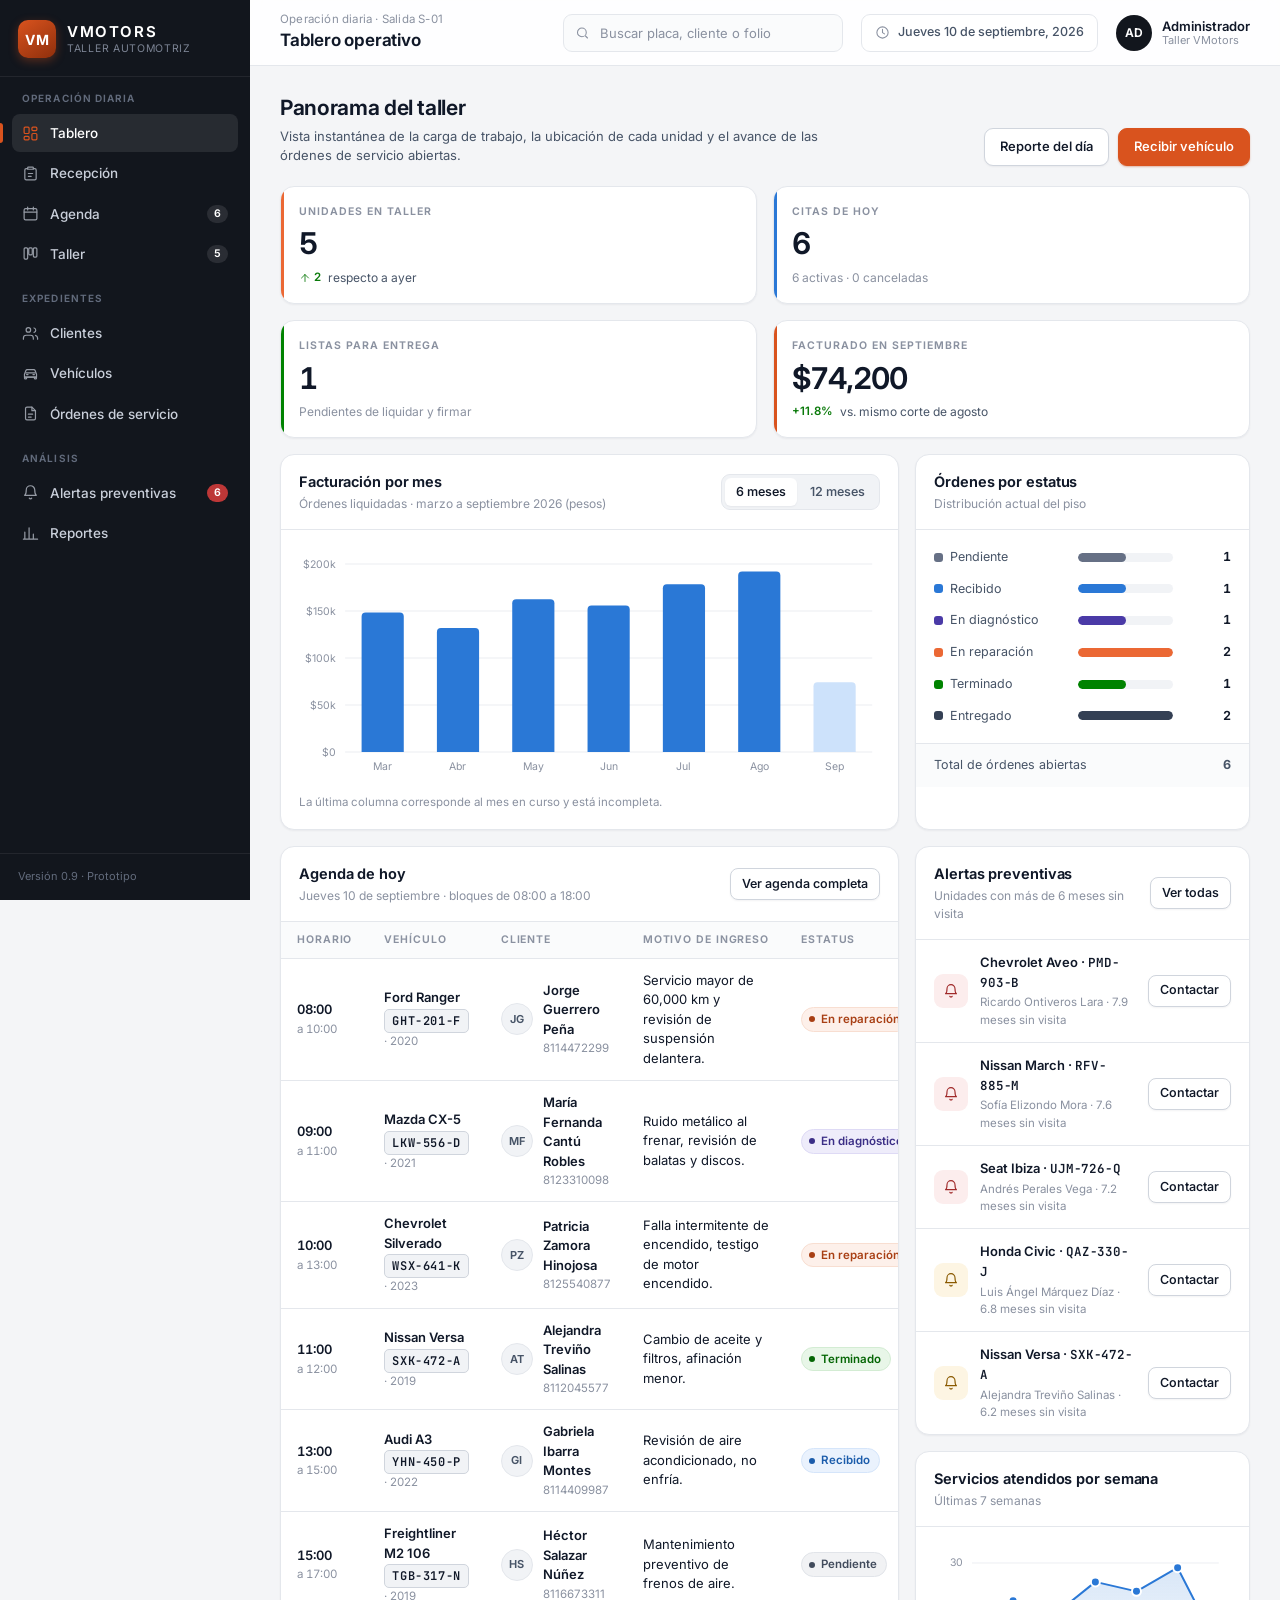
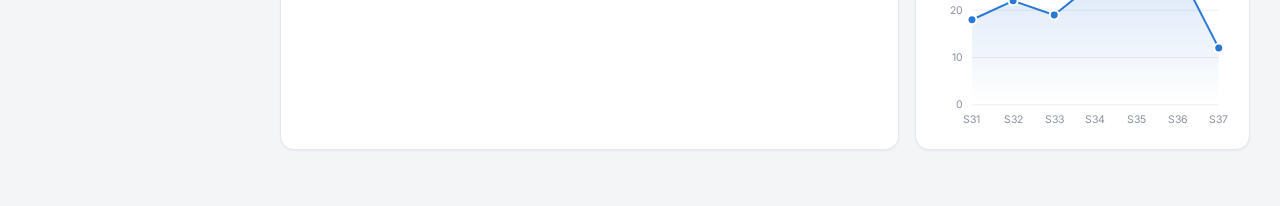
==== frontend/index.html @ 63ac7770 "code(frontend): This commit add the frontend without backend (future commit)" ====
<!DOCTYPE html>
<html lang="es">
<head>
<meta charset="utf-8">
<meta name="viewport" content="width=device-width, initial-scale=1">
<title>Tablero operativo · VMotors</title>
<link rel="icon" href="assets/img/favicon.svg">
<link rel="preconnect" href="https://fonts.googleapis.com">
<link rel="preconnect" href="https://fonts.gstatic.com" crossorigin>
<link href="https://fonts.googleapis.com/css2?family=Inter:wght@400;500;600;700&family=JetBrains+Mono:wght@500;600&display=swap" rel="stylesheet">
<link rel="stylesheet" href="assets/css/styles.css">
</head>
<body data-page="tablero" data-title="Tablero operativo" data-crumb="Operación diaria · Salida S-01">
<div class="layout">
  <aside id="sidebar"></aside>
  <div class="main">
    <header id="topbar"></header>
    <main class="content">

      <div class="page-head">
        <div>
          <h2>Panorama del taller</h2>
          <p>Vista instantánea de la carga de trabajo, la ubicación de cada unidad y el avance de las órdenes de servicio abiertas.</p>
        </div>
        <div class="page-actions">
          <button class="btn" data-demo="Reporte diario generado (demostración).">Reporte del día</button>
          <a class="btn btn-primary" href="recepcion.html"><span>Recibir vehículo</span></a>
        </div>
      </div>

      <!-- KPIs -->
      <section class="grid g-4">
        <article class="kpi" style="--kpi-accent: var(--st-reparacion)">
          <div class="kpi-label">Unidades en taller</div>
          <div class="kpi-value num" id="kpi-taller">0</div>
          <div class="kpi-foot"><span class="delta up" id="kpi-taller-delta"></span> respecto a ayer</div>
        </article>
        <article class="kpi" style="--kpi-accent: var(--st-recibido)">
          <div class="kpi-label">Citas de hoy</div>
          <div class="kpi-value num" id="kpi-citas">0</div>
          <div class="kpi-foot"><span id="kpi-citas-sub" class="dim"></span></div>
        </article>
        <article class="kpi" style="--kpi-accent: var(--st-terminado)">
          <div class="kpi-label">Listas para entrega</div>
          <div class="kpi-value num" id="kpi-listas">0</div>
          <div class="kpi-foot"><span class="dim">Pendientes de liquidar y firmar</span></div>
        </article>
        <article class="kpi" style="--kpi-accent: var(--accent)">
          <div class="kpi-label">Facturado en septiembre</div>
          <div class="kpi-value num" id="kpi-ingresos">$0</div>
          <div class="kpi-foot"><span class="delta up">+11.8%</span> vs. mismo corte de agosto</div>
        </article>
      </section>

      <!-- Graficos -->
      <section class="grid g-main mt-16">
        <article class="card">
          <div class="card-head">
            <div>
              <h3>Facturación por mes</h3>
              <div class="sub">Órdenes liquidadas · marzo a septiembre 2026 (pesos)</div>
            </div>
            <div class="seg">
              <button class="is-active" data-demo="Rango de fechas (demostración).">6 meses</button>
              <button data-demo="Rango de fechas (demostración).">12 meses</button>
            </div>
          </div>
          <div class="card-body">
            <div class="chart-holder" id="chart-ingresos"></div>
            <p class="hint mt-16">La última columna corresponde al mes en curso y está incompleta.</p>
          </div>
        </article>

        <article class="card">
          <div class="card-head">
            <div>
              <h3>Órdenes por estatus</h3>
              <div class="sub">Distribución actual del piso</div>
            </div>
          </div>
          <div class="card-body">
            <div id="chart-estatus"></div>
          </div>
          <div class="card-foot">
            <span>Total de órdenes abiertas</span>
            <strong class="num" id="total-ordenes">0</strong>
          </div>
        </article>
      </section>

      <!-- Agenda + alertas -->
      <section class="grid g-main mt-16">
        <article class="card">
          <div class="card-head">
            <div>
              <h3>Agenda de hoy</h3>
              <div class="sub">Jueves 10 de septiembre · bloques de 08:00 a 18:00</div>
            </div>
            <a class="btn btn-sm" href="agenda.html">Ver agenda completa</a>
          </div>
          <div class="card-body tight">
            <div class="table-wrap">
              <table class="tbl">
                <thead>
                  <tr>
                    <th>Horario</th><th>Vehículo</th><th>Cliente</th>
                    <th>Motivo de ingreso</th><th>Estatus</th><th></th>
                  </tr>
                </thead>
                <tbody id="tbody-agenda"></tbody>
              </table>
            </div>
          </div>
        </article>

        <div class="stack">
          <article class="card">
            <div class="card-head">
              <div>
                <h3>Alertas preventivas</h3>
                <div class="sub">Unidades con más de 6 meses sin visita</div>
              </div>
              <a class="btn btn-sm" href="alertas.html">Ver todas</a>
            </div>
            <div class="list" id="list-alertas"></div>
          </article>

          <article class="card">
            <div class="card-head">
              <div>
                <h3>Servicios atendidos por semana</h3>
                <div class="sub">Últimas 7 semanas</div>
              </div>
            </div>
            <div class="card-body">
              <div class="chart-holder" id="chart-semanas"></div>
            </div>
          </article>
        </div>
      </section>

    </main>
  </div>
</div>

<script src="assets/js/data.js"></script>
<script src="assets/js/app.js"></script>
<script>
function initPagina() {
  /* ---- KPIs (calculados sobre los datos de ejemplo) ---- */
  const abiertas   = VM.ordenes.filter(o => o.estatus !== "Entregado");
  const enTaller   = abiertas.filter(o => o.estatus !== "Pendiente");
  const listas     = VM.ordenes.filter(o => o.estatus === "Terminado");
  const citasHoy   = VM.citas.filter(c => c.fecha === VM.HOY);
  const canceladas = citasHoy.filter(c => c.estatus_cita === "Cancelada").length;

  document.getElementById("kpi-taller").textContent   = enTaller.length;
  document.getElementById("kpi-citas").textContent    = citasHoy.length;
  document.getElementById("kpi-listas").textContent   = listas.length;
  document.getElementById("kpi-ingresos").textContent = fmt.money(74200, 0);
  document.getElementById("kpi-taller-delta").innerHTML = icon("arriba") + "2";
  document.getElementById("kpi-citas-sub").textContent =
    `${citasHoy.length - canceladas} activas · ${canceladas} cancelada${canceladas === 1 ? "" : "s"}`;
  document.getElementById("total-ordenes").textContent = abiertas.length;

  /* ---- Grafico de barras: facturacion mensual ---- */
  registrarChart(() => barChart(
    document.getElementById("chart-ingresos"),
    VM.ingresosMensuales.map(d => ({ etiqueta: d.mes, valor: d.valor })),
    { alto: 230, resaltarUltima: true, aria: "Facturación mensual",
      formato: v => fmt.money(v, 0), formatoEje: v => fmt.moneyShort(v) }
  ));

  /* ---- Grafico de linea: servicios por semana ---- */
  registrarChart(() => lineChart(
    document.getElementById("chart-semanas"),
    VM.serviciosPorSemana.map(d => ({ etiqueta: d.sem, valor: d.valor })),
    { alto: 186, aria: "Servicios por semana" }
  ));

  /* ---- Distribucion por estatus ---- */
  const dist = VM.ESTATUS_ORDEN.map(e => ({
    nombre: e.label,
    valor: VM.ordenes.filter(o => o.estatus === e.key).length,
    color: e.color
  }));
  hbars(document.getElementById("chart-estatus"), dist);

  /* ---- Agenda de hoy ---- */
  document.getElementById("tbody-agenda").innerHTML = citasHoy
    .sort((a, b) => a.hora_inicio.localeCompare(b.hora_inicio))
    .map(c => {
      const v = VM.vehiculo(c.id_vehiculo);
      const cl = VM.cliente(v.id_cliente);
      const orden = VM.ordenDeCita(c.id_cita);
      return `<tr>
        <td class="num nowrap"><span class="cell-strong">${c.hora_inicio}</span><div class="cell-sub">a ${c.hora_fin}</div></td>
        <td>
          <div class="cell-strong">${v.marca} ${v.modelo}</div>
          <div class="cell-sub"><span class="plate">${v.placas}</span> · ${v.anio}</div>
        </td>
        <td>
          <div class="person">
            <span class="av">${iniciales(VM.nombreCliente(cl))}</span>
            <div>
              <div class="cell-strong">${VM.nombreCliente(cl)}</div>
              <div class="cell-sub">${cl.telefono}</div>
            </div>
          </div>
        </td>
        <td style="max-width:300px">${c.motivo_ingreso}</td>
        <td>${orden ? pillOrden(orden.estatus) : pillCita(c.estatus_cita)}</td>
        <td class="actions">
          <a class="btn btn-sm" href="${orden ? "orden-detalle.html" : "agenda.html"}">Abrir</a>
        </td>
      </tr>`;
    }).join("");

  /* ---- Alertas preventivas ---- */
  document.getElementById("list-alertas").innerHTML = VM.alertas.slice(0, 5).map(a => {
    const v = VM.vehiculo(a.id_vehiculo);
    const cl = VM.cliente(v.id_cliente);
    const nivel = a.prioridad === "alta" ? "crit" : a.prioridad === "media" ? "warn" : "info";
    return `<div class="list-item">
      <div class="li-icon ${nivel}">${icon("alertas")}</div>
      <div class="li-main">
        <div class="li-title">${v.marca} ${v.modelo} · <span class="mono">${v.placas}</span></div>
        <div class="li-sub">${VM.nombreCliente(cl)} · ${a.meses.toFixed(1)} meses sin visita</div>
      </div>
      <button class="btn btn-sm" data-demo="Recordatorio enviado al cliente (demostración).">Contactar</button>
    </div>`;
  }).join("");
}
</script>
</body>
</html>
---- frontend/assets/css/styles.css ----
/* ==========================================================================
   VMotors - Sistema de Gestion para Taller Automotriz
   Hoja de estilos unica del prototipo visual (mockup estatico)
   ========================================================================== */

/* --------------------------------------------------------------------------
   1. Tokens de diseno
   -------------------------------------------------------------------------- */
:root {
  /* Superficies e ink */
  --bg:             #f4f5f7;
  --surface:        #ffffff;
  --surface-2:      #fafbfc;
  --surface-3:      #f1f3f6;
  --border:         #e4e7ec;
  --border-strong:  #d0d5dd;
  --ink:            #101828;
  --ink-2:          #475467;
  --ink-3:          #8a91a0;

  /* Marca */
  --nav:            #12161d;
  --nav-2:          #1b2029;
  --nav-ink:        #c9cfda;
  --accent:         #d9531e;
  --accent-dark:    #b8410f;
  --accent-weak:    #fdf1ea;

  /* Serie de datos (paleta validada) */
  --series-1:       #2a78d6;
  --series-1-weak:  #cde2fb;
  --grid:           #eceef2;

  /* Estados del taller */
  --st-pendiente:   #667085;
  --st-recibido:    #2a78d6;
  --st-diagnostico: #4a3aa7;
  --st-reparacion:  #eb6834;
  --st-terminado:   #008300;
  --st-entregado:   #344054;

  /* Semaforo */
  --good:           #0ca30c;
  --warning:        #fab219;
  --serious:        #ec835a;
  --critical:       #d03b3b;

  /* Geometria */
  --r-sm: 6px;
  --r:    10px;
  --r-lg: 14px;
  --shadow-xs: 0 1px 2px rgba(16, 24, 40, .05);
  --shadow-sm: 0 1px 3px rgba(16, 24, 40, .07), 0 1px 2px rgba(16, 24, 40, .04);
  --shadow-md: 0 8px 24px rgba(16, 24, 40, .09), 0 2px 6px rgba(16, 24, 40, .05);
  --shadow-lg: 0 24px 60px rgba(16, 24, 40, .18);
  --sidebar-w: 250px;
  --topbar-h: 66px;

  --font: "Inter", -apple-system, BlinkMacSystemFont, "Segoe UI", Roboto, Helvetica, Arial, sans-serif;
  --mono: "JetBrains Mono", ui-monospace, SFMono-Regular, Menlo, Consolas, monospace;
}

/* --------------------------------------------------------------------------
   2. Reset
   -------------------------------------------------------------------------- */
*, *::before, *::after { box-sizing: border-box; }
html, body { height: 100%; }
body {
  margin: 0;
  background: var(--bg);
  color: var(--ink);
  font-family: var(--font);
  font-size: 14px;
  line-height: 1.5;
  -webkit-font-smoothing: antialiased;
  text-rendering: optimizeLegibility;
}
h1, h2, h3, h4, p, figure { margin: 0; }
[hidden] { display: none !important; }
a { color: inherit; text-decoration: none; }
button, input, select, textarea { font: inherit; color: inherit; }
img, svg { vertical-align: middle; }
table { border-collapse: collapse; width: 100%; }
::selection { background: var(--accent-weak); }

/* Scrollbars discretas */
::-webkit-scrollbar { width: 10px; height: 10px; }
::-webkit-scrollbar-thumb { background: #d3d7de; border-radius: 8px; border: 3px solid transparent; background-clip: content-box; }
::-webkit-scrollbar-thumb:hover { background: #b9bfc9; background-clip: content-box; }
::-webkit-scrollbar-track { background: transparent; }

/* --------------------------------------------------------------------------
   3. Layout general
   -------------------------------------------------------------------------- */
.layout { display: flex; min-height: 100vh; }

.sidebar {
  width: var(--sidebar-w);
  flex: 0 0 var(--sidebar-w);
  background: var(--nav);
  color: var(--nav-ink);
  display: flex;
  flex-direction: column;
  position: sticky;
  top: 0;
  height: 100vh;
}
.main {
  flex: 1 1 auto;
  min-width: 0;
  display: flex;
  flex-direction: column;
}
.content {
  padding: 26px 30px 56px;
  flex: 1 1 auto;
  max-width: 1560px;
  width: 100%;
}

/* --------------------------------------------------------------------------
   4. Sidebar
   -------------------------------------------------------------------------- */
.brand {
  display: flex;
  align-items: center;
  gap: 11px;
  padding: 20px 18px 18px;
  border-bottom: 1px solid rgba(255,255,255,.07);
}
.brand-mark {
  width: 38px; height: 38px;
  border-radius: 10px;
  background: linear-gradient(145deg, var(--accent) 0%, #8f2f0c 100%);
  display: grid; place-items: center;
  color: #fff;
  font-weight: 700;
  font-size: 14px;
  letter-spacing: .5px;
  box-shadow: 0 3px 10px rgba(217, 83, 30, .35);
  flex: 0 0 auto;
}
.brand-text { display: flex; flex-direction: column; line-height: 1.2; }
.brand-name { color: #fff; font-weight: 650; font-size: 15px; letter-spacing: 1.6px; }
.brand-sub { font-size: 10.5px; color: #7c8494; letter-spacing: .7px; text-transform: uppercase; margin-top: 2px; }

.nav { padding: 14px 12px; overflow-y: auto; flex: 1 1 auto; }
.nav-group { margin-bottom: 18px; }
.nav-label {
  font-size: 10px; font-weight: 650; letter-spacing: 1.1px;
  text-transform: uppercase; color: #626b7c;
  padding: 0 10px 8px;
}
.nav-item {
  display: flex; align-items: center; gap: 11px;
  padding: 9px 10px;
  border-radius: 8px;
  color: var(--nav-ink);
  font-size: 13.5px;
  font-weight: 500;
  position: relative;
  transition: background .14s ease, color .14s ease;
}
.nav-item + .nav-item { margin-top: 2px; }
.nav-item svg { width: 17px; height: 17px; flex: 0 0 auto; opacity: .72; }
.nav-item:hover { background: rgba(255,255,255,.055); color: #fff; }
.nav-item:hover svg { opacity: 1; }
.nav-item.is-active { background: rgba(255,255,255,.09); color: #fff; }
.nav-item.is-active svg { opacity: 1; color: var(--accent); }
.nav-item.is-active::before {
  content: ""; position: absolute; left: -12px; top: 50%; transform: translateY(-50%);
  width: 3px; height: 20px; border-radius: 0 3px 3px 0; background: var(--accent);
}
.nav-badge {
  margin-left: auto;
  background: rgba(255,255,255,.1);
  color: #fff;
  font-size: 10.5px; font-weight: 650;
  padding: 1px 7px; border-radius: 20px;
  font-variant-numeric: tabular-nums;
}
.nav-badge.is-alert { background: rgba(208,59,59,.9); }

.sidebar-foot {
  border-top: 1px solid rgba(255,255,255,.07);
  padding: 14px 18px 16px;
  font-size: 11px;
  color: #626b7c;
  display: flex; justify-content: space-between; align-items: center;
}
.sidebar-foot a:hover { color: #fff; }

/* --------------------------------------------------------------------------
   5. Topbar
   -------------------------------------------------------------------------- */
.topbar {
  height: var(--topbar-h);
  flex: 0 0 var(--topbar-h);
  background: rgba(255,255,255,.88);
  backdrop-filter: saturate(180%) blur(10px);
  border-bottom: 1px solid var(--border);
  display: flex; align-items: center; gap: 18px;
  padding: 0 30px;
  position: sticky; top: 0; z-index: 40;
}
.topbar-titles { min-width: 0; }
.topbar h1 { font-size: 17px; font-weight: 650; letter-spacing: -.2px; }
.topbar .crumb { font-size: 11.5px; color: var(--ink-3); letter-spacing: .2px; }
.topbar-spacer { flex: 1 1 auto; }

.search {
  position: relative; width: 280px;
}
.search input {
  width: 100%;
  height: 38px;
  border: 1px solid var(--border);
  background: var(--surface-2);
  border-radius: 9px;
  padding: 0 12px 0 36px;
  font-size: 13px;
  outline: none;
  transition: border-color .15s, box-shadow .15s, background .15s;
}
.search input::placeholder { color: var(--ink-3); }
.search input:focus { border-color: var(--accent); background: #fff; box-shadow: 0 0 0 3px rgba(217,83,30,.12); }
.search svg { position: absolute; left: 12px; top: 50%; transform: translateY(-50%); width: 15px; height: 15px; color: var(--ink-3); }

.topbar-chip {
  display: inline-flex; align-items: center; gap: 8px;
  height: 38px; padding: 0 13px;
  border: 1px solid var(--border);
  border-radius: 9px;
  background: var(--surface);
  font-size: 12.5px; color: var(--ink-2); font-weight: 500;
  white-space: nowrap;
}
.topbar-chip svg { width: 15px; height: 15px; color: var(--ink-3); }

.avatar {
  width: 36px; height: 36px; border-radius: 50%;
  background: var(--nav); color: #fff;
  display: grid; place-items: center;
  font-size: 12px; font-weight: 650; letter-spacing: .3px;
}
.user-chip { display: flex; align-items: center; gap: 10px; }
.user-chip .u-name { font-size: 13px; font-weight: 600; line-height: 1.15; }
.user-chip .u-role { font-size: 11px; color: var(--ink-3); line-height: 1.15; }

/* --------------------------------------------------------------------------
   6. Encabezado de pagina y utilidades
   -------------------------------------------------------------------------- */
.page-head {
  display: flex; align-items: flex-end; justify-content: space-between;
  gap: 20px; margin-bottom: 20px; flex-wrap: wrap;
}
.page-head h2 { font-size: 21px; font-weight: 650; letter-spacing: -.35px; }
.page-head p { color: var(--ink-2); font-size: 13px; margin-top: 3px; max-width: 70ch; }
.page-actions { display: flex; gap: 9px; flex-wrap: wrap; }

.grid { display: grid; gap: 16px; }
.g-2 { grid-template-columns: repeat(2, minmax(0,1fr)); }
.g-3 { grid-template-columns: repeat(3, minmax(0,1fr)); }
.g-4 { grid-template-columns: repeat(4, minmax(0,1fr)); }
.g-main { grid-template-columns: minmax(0, 1.85fr) minmax(0, 1fr); }
.g-side { grid-template-columns: minmax(0, 1fr) minmax(0, 1.6fr); }
.stack { display: flex; flex-direction: column; gap: 16px; }
.row { display: flex; align-items: center; gap: 10px; }
.row-between { display: flex; align-items: center; justify-content: space-between; gap: 12px; }
.mt-16 { margin-top: 16px; }
.mt-24 { margin-top: 24px; }
.muted { color: var(--ink-2); }
.dim { color: var(--ink-3); }
.num { font-variant-numeric: tabular-nums; }
.mono { font-family: var(--mono); font-size: 12.5px; letter-spacing: -.2px; }
.nowrap { white-space: nowrap; }
.tright { text-align: right; }
.tcenter { text-align: center; }

/* --------------------------------------------------------------------------
   7. Card
   -------------------------------------------------------------------------- */
.card {
  background: var(--surface);
  border: 1px solid var(--border);
  border-radius: var(--r-lg);
  box-shadow: var(--shadow-xs);
  overflow: hidden;
}
.card-head {
  padding: 16px 18px;
  border-bottom: 1px solid var(--border);
  display: flex; align-items: center; justify-content: space-between; gap: 12px;
}
.card-head h3 { font-size: 14.5px; font-weight: 650; letter-spacing: -.1px; }
.card-head .sub { font-size: 12px; color: var(--ink-3); margin-top: 2px; }
.card-body { padding: 18px; }
.card-body.tight { padding: 0; }
.card-foot {
  padding: 12px 18px;
  border-top: 1px solid var(--border);
  background: var(--surface-2);
  display: flex; align-items: center; justify-content: space-between; gap: 12px;
  font-size: 12.5px; color: var(--ink-2);
}

/* --------------------------------------------------------------------------
   8. KPI tiles
   -------------------------------------------------------------------------- */
.kpi {
  background: var(--surface);
  border: 1px solid var(--border);
  border-radius: var(--r-lg);
  padding: 17px 18px 16px;
  box-shadow: var(--shadow-xs);
  position: relative;
  overflow: hidden;
}
.kpi::after {
  content: ""; position: absolute; inset: 0 auto 0 0; width: 3px;
  background: var(--kpi-accent, var(--border-strong));
}
.kpi-label {
  font-size: 10.5px; font-weight: 650; letter-spacing: 1px;
  text-transform: uppercase; color: var(--ink-3);
  display: flex; align-items: center; gap: 7px;
}
.kpi-value {
  font-size: 30px; font-weight: 660; letter-spacing: -1px;
  font-variant-numeric: tabular-nums;
  margin-top: 9px; line-height: 1.05;
}
.kpi-value .unit { font-size: 15px; font-weight: 550; color: var(--ink-3); letter-spacing: 0; margin-left: 3px; }
.kpi-foot { margin-top: 9px; font-size: 12px; color: var(--ink-2); display: flex; align-items: center; gap: 7px; }
.delta { display: inline-flex; align-items: center; gap: 3px; font-weight: 600; font-size: 11.5px; }
.delta.up { color: #0a7a0a; }
.delta.down { color: var(--critical); }
.delta svg { width: 12px; height: 12px; }

/* --------------------------------------------------------------------------
   9. Botones
   -------------------------------------------------------------------------- */
.btn {
  display: inline-flex; align-items: center; justify-content: center; gap: 7px;
  height: 38px; padding: 0 15px;
  border-radius: 9px;
  border: 1px solid var(--border-strong);
  background: var(--surface);
  color: var(--ink);
  font-size: 13px; font-weight: 550;
  cursor: pointer;
  white-space: nowrap;
  transition: background .14s, border-color .14s, box-shadow .14s, transform .05s;
  box-shadow: var(--shadow-xs);
}
.btn svg { width: 15px; height: 15px; }
.btn:hover { background: var(--surface-3); }
.btn:active { transform: translateY(1px); }
.btn-primary {
  background: var(--accent); border-color: var(--accent); color: #fff;
  box-shadow: 0 1px 2px rgba(184,65,15,.35);
}
.btn-primary:hover { background: var(--accent-dark); border-color: var(--accent-dark); }
.btn-dark { background: var(--nav); border-color: var(--nav); color: #fff; }
.btn-dark:hover { background: #232a35; border-color: #232a35; }
.btn-ghost { background: transparent; border-color: transparent; box-shadow: none; color: var(--ink-2); }
.btn-ghost:hover { background: var(--surface-3); color: var(--ink); }
.btn-sm { height: 32px; padding: 0 11px; font-size: 12.5px; border-radius: 8px; }
.btn-icon { width: 34px; padding: 0; }
.btn[disabled], .btn.is-disabled { opacity: .5; cursor: not-allowed; }

/* --------------------------------------------------------------------------
   10. Pills / badges
   -------------------------------------------------------------------------- */
.pill {
  display: inline-flex; align-items: center; gap: 6px;
  padding: 3px 9px 3px 7px;
  border-radius: 20px;
  font-size: 11.5px; font-weight: 600;
  border: 1px solid transparent;
  white-space: nowrap;
  line-height: 1.45;
}
.pill svg { width: 12px; height: 12px; }
.pill .dot { width: 6px; height: 6px; border-radius: 50%; background: currentColor; flex: 0 0 auto; }
.pill-plain { padding: 3px 9px; }

.st-pendiente   { color: #414b5c; background: #f1f2f4; border-color: #e1e4e9; }
.st-recibido    { color: #1b5cab; background: #eaf2fd; border-color: #d5e5fa; }
.st-diagnostico { color: #3b2e86; background: #eeecfa; border-color: #dedaf5; }
.st-reparacion  { color: #a83f14; background: #fdf0ea; border-color: #f8ded1; }
.st-terminado   { color: #056605; background: #e8f6e8; border-color: #d3ecd3; }
.st-entregado   { color: #344054; background: #eef0f3; border-color: #e0e4ea; }
.st-cancelada   { color: #a02a2a; background: #fceded; border-color: #f7dada; }
.st-agendada    { color: #1b5cab; background: #eaf2fd; border-color: #d5e5fa; }
.st-atendida    { color: #056605; background: #e8f6e8; border-color: #d3ecd3; }
.st-neutral     { color: var(--ink-2); background: var(--surface-3); border-color: var(--border); }
.st-warn        { color: #8a5a00; background: #fdf5e3; border-color: #f7e7c2; }
.st-critical    { color: #a02a2a; background: #fceded; border-color: #f7dada; }

/* --------------------------------------------------------------------------
   11. Tablas
   -------------------------------------------------------------------------- */
.table-wrap { overflow-x: auto; }
table.tbl { font-size: 13px; }
table.tbl thead th {
  position: sticky; top: 0; z-index: 2;
  background: var(--surface-2);
  text-align: left;
  font-size: 10.5px; font-weight: 650; letter-spacing: .9px; text-transform: uppercase;
  color: var(--ink-3);
  padding: 10px 16px;
  border-bottom: 1px solid var(--border);
  white-space: nowrap;
}
table.tbl tbody td {
  padding: 12px 16px;
  border-bottom: 1px solid var(--border);
  vertical-align: middle;
}
table.tbl tbody tr:last-child td { border-bottom: none; }
table.tbl tbody tr { transition: background .12s; }
table.tbl tbody tr:hover { background: var(--surface-2); }
table.tbl .cell-strong { font-weight: 600; }
table.tbl .cell-sub { font-size: 11.5px; color: var(--ink-3); margin-top: 1px; }
table.tbl td.actions { text-align: right; white-space: nowrap; }
.plate {
  display: inline-block;
  font-family: var(--mono);
  font-size: 12px; font-weight: 600; letter-spacing: .6px;
  background: var(--surface-3);
  border: 1px solid var(--border-strong);
  border-radius: 5px;
  padding: 2px 7px;
  color: var(--ink);
  white-space: nowrap;
}
.folio { font-family: var(--mono); font-size: 12.5px; font-weight: 600; color: var(--ink-2); }

.person { display: flex; align-items: center; gap: 10px; }
.person .av {
  width: 32px; height: 32px; border-radius: 50%;
  background: var(--surface-3); color: var(--ink-2);
  display: grid; place-items: center;
  font-size: 11px; font-weight: 650; letter-spacing: .2px;
  border: 1px solid var(--border);
  flex: 0 0 auto;
}

/* Barra de herramientas de tabla */
.toolbar {
  display: flex; align-items: center; gap: 10px; flex-wrap: wrap;
  padding: 14px 18px;
  border-bottom: 1px solid var(--border);
  background: var(--surface);
}
.toolbar .search { width: 260px; }
.seg {
  display: inline-flex; background: var(--surface-3);
  border: 1px solid var(--border); border-radius: 9px; padding: 3px; gap: 2px;
}
.seg button {
  border: 0; background: transparent; border-radius: 6px;
  padding: 5px 11px; font-size: 12.5px; font-weight: 550; color: var(--ink-2);
  cursor: pointer; transition: background .12s, color .12s;
}
.seg button:hover { color: var(--ink); }
.seg button.is-active { background: var(--surface); color: var(--ink); box-shadow: var(--shadow-xs); }

.pagination { display: flex; align-items: center; gap: 4px; }
.pagination button {
  min-width: 30px; height: 30px; padding: 0 8px;
  border: 1px solid var(--border); background: var(--surface);
  border-radius: 7px; font-size: 12.5px; cursor: pointer; color: var(--ink-2);
}
.pagination button:hover { background: var(--surface-3); }
.pagination button.is-active { background: var(--nav); border-color: var(--nav); color: #fff; font-weight: 600; }

/* --------------------------------------------------------------------------
   12. Formularios
   -------------------------------------------------------------------------- */
.field { display: flex; flex-direction: column; gap: 6px; }
.field > label {
  font-size: 12px; font-weight: 600; color: var(--ink-2);
  display: flex; align-items: center; gap: 5px;
}
.req { color: var(--accent); font-weight: 700; }
.input, .select, .textarea {
  width: 100%;
  border: 1px solid var(--border-strong);
  background: var(--surface);
  border-radius: 9px;
  padding: 0 12px;
  height: 40px;
  font-size: 13.5px;
  outline: none;
  transition: border-color .15s, box-shadow .15s;
}
.textarea { height: auto; padding: 10px 12px; resize: vertical; min-height: 90px; line-height: 1.55; }
.input:focus, .select:focus, .textarea:focus {
  border-color: var(--accent);
  box-shadow: 0 0 0 3px rgba(217,83,30,.12);
}
.input::placeholder, .textarea::placeholder { color: #a8aebb; }
.select {
  appearance: none;
  background-image: url("data:image/svg+xml;utf8,<svg xmlns='http://www.w3.org/2000/svg' width='16' height='16' viewBox='0 0 24 24' fill='none' stroke='%238a91a0' stroke-width='2.2' stroke-linecap='round' stroke-linejoin='round'><polyline points='6 9 12 15 18 9'/></svg>");
  background-repeat: no-repeat;
  background-position: right 11px center;
  padding-right: 34px;
}
.hint { font-size: 11.5px; color: var(--ink-3); }
.field-grid { display: grid; gap: 16px 16px; }
.fg-2 { grid-template-columns: repeat(2, minmax(0,1fr)); }
.fg-3 { grid-template-columns: repeat(3, minmax(0,1fr)); }
.fg-4 { grid-template-columns: repeat(4, minmax(0,1fr)); }
.span-2 { grid-column: span 2; }
.span-3 { grid-column: span 3; }
.span-full { grid-column: 1 / -1; }

.check { display: inline-flex; align-items: center; gap: 8px; font-size: 13px; color: var(--ink-2); cursor: pointer; }
.check input { width: 16px; height: 16px; accent-color: var(--accent); }

.radio-cards { display: grid; gap: 10px; grid-template-columns: repeat(auto-fit, minmax(150px, 1fr)); }
.radio-card {
  border: 1px solid var(--border-strong); border-radius: 10px;
  padding: 12px 13px; cursor: pointer;
  display: flex; align-items: center; gap: 10px;
  transition: border-color .14s, background .14s, box-shadow .14s;
  background: var(--surface);
}
.radio-card:hover { border-color: #b8bfcc; }
.radio-card input { accent-color: var(--accent); width: 16px; height: 16px; }
.radio-card .rc-title { font-size: 13px; font-weight: 600; }
.radio-card .rc-sub { font-size: 11.5px; color: var(--ink-3); }
.radio-card.is-selected { border-color: var(--accent); background: var(--accent-weak); box-shadow: 0 0 0 3px rgba(217,83,30,.09); }

.fieldset-title {
  font-size: 11px; font-weight: 650; letter-spacing: 1px; text-transform: uppercase;
  color: var(--ink-3); display: flex; align-items: center; gap: 10px;
  margin: 4px 0 2px;
}
.fieldset-title::after { content: ""; flex: 1 1 auto; height: 1px; background: var(--border); }

/* --------------------------------------------------------------------------
   13. Stepper
   -------------------------------------------------------------------------- */
.stepper { display: flex; align-items: flex-start; gap: 0; padding: 4px 2px 2px; }
.step { display: flex; align-items: center; gap: 12px; flex: 1 1 0; min-width: 0; }
.step:last-child { flex: 0 0 auto; }
.step-dot {
  width: 34px; height: 34px; border-radius: 50%;
  display: grid; place-items: center;
  border: 1.5px solid var(--border-strong);
  background: var(--surface);
  color: var(--ink-3);
  font-size: 13px; font-weight: 650;
  flex: 0 0 auto;
  transition: all .18s;
}
.step-meta { min-width: 0; }
.step-name { font-size: 13px; font-weight: 600; color: var(--ink-3); white-space: nowrap; }
.step-desc { font-size: 11.5px; color: var(--ink-3); white-space: nowrap; }
.step-line { flex: 1 1 auto; height: 1.5px; background: var(--border); margin: 0 14px; border-radius: 2px; }
.step.is-active .step-dot { border-color: var(--accent); background: var(--accent); color: #fff; box-shadow: 0 0 0 4px rgba(217,83,30,.13); }
.step.is-active .step-name { color: var(--ink); }
.step.is-done .step-dot { border-color: var(--good); background: var(--good); color: #fff; }
.step.is-done .step-name { color: var(--ink-2); }
.step.is-done + .step .step-line, .step.is-done .step-line { background: var(--good); }

.step-panel { display: none; }
.step-panel.is-current { display: block; animation: fadeUp .22s ease both; }
@keyframes fadeUp { from { opacity: 0; transform: translateY(6px);} to { opacity: 1; transform: none; } }

/* --------------------------------------------------------------------------
   14. Kanban
   -------------------------------------------------------------------------- */
.kanban {
  display: grid;
  grid-template-columns: repeat(6, minmax(196px, 1fr));
  gap: 12px;
  overflow-x: auto;
  padding-bottom: 10px;
  align-items: start;
}
.kb-col {
  background: var(--surface-3);
  border: 1px solid var(--border);
  border-radius: var(--r-lg);
  display: flex; flex-direction: column;
  min-height: 220px;
}
.kb-head {
  display: flex; align-items: center; gap: 8px;
  padding: 12px 13px 10px;
  border-bottom: 1px solid var(--border);
}
.kb-swatch { width: 9px; height: 9px; border-radius: 3px; flex: 0 0 auto; }
.kb-title { font-size: 12.5px; font-weight: 650; letter-spacing: -.1px; }
.kb-count {
  margin-left: auto; font-size: 11px; font-weight: 650;
  background: var(--surface); border: 1px solid var(--border);
  color: var(--ink-2); border-radius: 20px; padding: 1px 8px;
  font-variant-numeric: tabular-nums;
}
.kb-body { padding: 10px; display: flex; flex-direction: column; gap: 9px; min-height: 90px; }
.kb-card {
  background: var(--surface);
  border: 1px solid var(--border);
  border-radius: 10px;
  padding: 11px 12px;
  box-shadow: var(--shadow-xs);
  cursor: grab;
  transition: box-shadow .16s, transform .16s, border-color .16s;
  border-left: 3px solid var(--kb-accent, var(--border-strong));
}
.kb-card:hover { box-shadow: var(--shadow-md); transform: translateY(-1px); border-color: var(--border-strong); }
.kb-card.dragging { opacity: .45; cursor: grabbing; }
.kb-col.drop-target { outline: 2px dashed var(--accent); outline-offset: -3px; background: var(--accent-weak); }
.kb-card-top { display: flex; align-items: center; justify-content: space-between; gap: 8px; }
.kb-card-title { font-size: 13px; font-weight: 650; letter-spacing: -.1px; }
.kb-card-sub { font-size: 11.5px; color: var(--ink-3); margin-top: 2px; }
.kb-card-foot {
  margin-top: 10px; padding-top: 9px; border-top: 1px dashed var(--border);
  display: flex; align-items: center; justify-content: space-between;
  font-size: 11px; color: var(--ink-3);
}
.kb-empty {
  border: 1px dashed var(--border-strong); border-radius: 9px;
  padding: 18px 10px; text-align: center; color: var(--ink-3); font-size: 12px;
}

/* --------------------------------------------------------------------------
   15. Agenda / calendario
   -------------------------------------------------------------------------- */
.cal {
  display: grid;
  grid-template-columns: 74px repeat(6, minmax(120px, 1fr));
  border: 1px solid var(--border);
  border-radius: var(--r-lg);
  overflow: hidden;
  background: var(--surface);
}
.cal-cell { border-right: 1px solid var(--border); border-bottom: 1px solid var(--border); min-height: 60px; padding: 5px; }
.cal-cell.is-last-col { border-right: none; }
.cal-cell.is-last-row { border-bottom: none; }
.cal-head {
  background: var(--surface-2);
  padding: 10px 8px; text-align: center; min-height: 0;
}
.cal-head .d-name { font-size: 10.5px; text-transform: uppercase; letter-spacing: .9px; color: var(--ink-3); font-weight: 650; }
.cal-head .d-num { font-size: 17px; font-weight: 650; margin-top: 2px; font-variant-numeric: tabular-nums; }
.cal-head.is-today .d-num { color: var(--accent); }
.cal-head.is-today .d-name { color: var(--accent); }
.cal-hour {
  background: var(--surface-2); font-size: 11.5px; color: var(--ink-3);
  text-align: right; padding: 8px 10px; font-variant-numeric: tabular-nums; font-weight: 550;
}
.cal-slot { position: relative; cursor: pointer; transition: background .12s; }
.cal-slot:hover { background: var(--surface-2); }
.cal-slot.is-free:hover::after {
  content: "+ Agendar"; position: absolute; inset: 6px;
  display: grid; place-items: center;
  border: 1px dashed var(--accent); border-radius: 7px;
  color: var(--accent); font-size: 11.5px; font-weight: 600;
  background: var(--accent-weak);
}
.cal-event {
  border-radius: 7px; padding: 6px 8px; height: 100%;
  font-size: 11.5px; line-height: 1.35;
  border-left: 3px solid var(--ev, var(--series-1));
  background: var(--ev-bg, #eaf2fd);
  color: var(--ink);
  overflow: hidden;
}
.cal-event .ev-title { font-weight: 650; white-space: nowrap; overflow: hidden; text-overflow: ellipsis; }
.cal-event .ev-sub { color: var(--ink-2); white-space: nowrap; overflow: hidden; text-overflow: ellipsis; }
.cal-event.is-cancel { opacity: .6; text-decoration: line-through; }

/* Selector de bloques horarios (formulario E-01) */
.slots { display: grid; grid-template-columns: repeat(auto-fill, minmax(78px, 1fr)); gap: 8px; }
.slot {
  height: 36px; border-radius: 8px; cursor: pointer;
  border: 1px solid var(--border-strong); background: var(--surface);
  font-size: 12.5px; font-weight: 600; font-variant-numeric: tabular-nums;
  display: grid; place-items: center; color: var(--ink-2);
  transition: all .13s;
}
.slot:hover { border-color: var(--accent); color: var(--accent); }
.slot.is-taken {
  background: #fceded; border-color: #f3d4d4; color: #a02a2a;
  text-decoration: line-through; text-decoration-thickness: 1px;
}
.slot.is-selected { background: var(--accent); border-color: var(--accent); color: #fff; }
.slot.is-selected.is-taken { background: var(--critical); border-color: var(--critical); color: #fff; text-decoration: none; }

/* Alerta de traslape */
.alert {
  display: flex; gap: 11px; align-items: flex-start;
  border-radius: 10px; padding: 12px 14px;
  border: 1px solid var(--border); background: var(--surface-2);
  font-size: 12.5px; line-height: 1.5;
}
.alert svg { width: 17px; height: 17px; flex: 0 0 auto; margin-top: 1px; }
.alert .a-title { font-weight: 650; font-size: 13px; margin-bottom: 2px; }
.alert-danger  { background: #fdf1f1; border-color: #f6d9d9; color: #8c2020; }
.alert-warn    { background: #fdf7e8; border-color: #f5e5bd; color: #7a5300; }
.alert-info    { background: #eef4fd; border-color: #d8e6fa; color: #1a4d8f; }
.alert-good    { background: #eaf7ea; border-color: #d0eccf; color: #0a6b0a; }

/* --------------------------------------------------------------------------
   16. Charts (SVG a mano)
   -------------------------------------------------------------------------- */
.chart { width: 100%; display: block; overflow: visible; }
.chart .grid-line { stroke: var(--grid); stroke-width: 1; }
.chart .axis-text { fill: var(--ink-3); font-size: 10.5px; font-family: var(--font); }
.chart .axis-text.strong { fill: var(--ink-2); font-weight: 600; }
.chart .bar { fill: var(--series-1); transition: fill .14s; }
.chart .bar-track { fill: var(--surface-3); }
.chart g.bar-g:hover .bar { fill: #1c5cab; }
.chart .line { fill: none; stroke: var(--series-1); stroke-width: 2; stroke-linecap: round; stroke-linejoin: round; }
.chart .area { fill: url(#areaFade); }
.chart .marker { fill: var(--series-1); stroke: var(--surface); stroke-width: 2; }
.chart .value-label { fill: var(--ink-2); font-size: 10.5px; font-weight: 600; font-family: var(--font); font-variant-numeric: tabular-nums; }
.chart-hit { fill: transparent; cursor: crosshair; }
.chart-tip {
  position: absolute; z-index: 60; pointer-events: none;
  background: var(--nav); color: #fff;
  border-radius: 8px; padding: 7px 10px;
  font-size: 11.5px; line-height: 1.45;
  box-shadow: var(--shadow-md);
  opacity: 0; transform: translate(-50%, -120%);
  transition: opacity .12s;
  white-space: nowrap;
}
.chart-tip.is-on { opacity: 1; }
.chart-tip .t-k { color: #98a1b1; }
.chart-tip .t-v { font-weight: 650; font-variant-numeric: tabular-nums; }
.chart-holder { position: relative; }

/* Barras horizontales simples (distribucion) */
.hbar { display: flex; flex-direction: column; gap: 13px; }
.hbar-row { display: grid; grid-template-columns: 132px 1fr 46px; align-items: center; gap: 12px; }
.hbar-name { font-size: 12.5px; color: var(--ink-2); display: flex; align-items: center; gap: 7px; }
.hbar-track { height: 9px; border-radius: 5px; background: var(--surface-3); overflow: hidden; }
.hbar-fill { height: 100%; border-radius: 5px; background: var(--series-1); transition: width .5s cubic-bezier(.2,.8,.2,1); }
.hbar-val { font-size: 12.5px; font-weight: 650; text-align: right; font-variant-numeric: tabular-nums; }

/* --------------------------------------------------------------------------
   17. Timeline
   -------------------------------------------------------------------------- */
.timeline { position: relative; padding-left: 26px; }
.timeline::before {
  content: ""; position: absolute; left: 8px; top: 6px; bottom: 6px;
  width: 1.5px; background: var(--border);
}
.tl-item { position: relative; padding-bottom: 20px; }
.tl-item:last-child { padding-bottom: 0; }
.tl-item::before {
  content: ""; position: absolute; left: -22px; top: 4px;
  width: 11px; height: 11px; border-radius: 50%;
  background: var(--surface); border: 2px solid var(--tl-color, var(--border-strong));
}
.tl-item.is-current::before { background: var(--tl-color, var(--accent)); box-shadow: 0 0 0 4px rgba(217,83,30,.15); }
.tl-title { font-size: 13px; font-weight: 620; }
.tl-time { font-size: 11.5px; color: var(--ink-3); margin-top: 1px; }
.tl-note { font-size: 12.5px; color: var(--ink-2); margin-top: 5px; line-height: 1.55; }

/* --------------------------------------------------------------------------
   18. Modal (mockup)
   -------------------------------------------------------------------------- */
.modal-backdrop {
  position: fixed; inset: 0; z-index: 90;
  background: rgba(16,24,40,.45);
  backdrop-filter: blur(2px);
  display: none; align-items: center; justify-content: center;
  padding: 24px;
}
.modal-backdrop.is-open { display: flex; animation: fadeIn .15s ease both; }
@keyframes fadeIn { from { opacity: 0 } to { opacity: 1 } }
.modal {
  background: var(--surface); border-radius: var(--r-lg);
  box-shadow: var(--shadow-lg);
  width: min(720px, 100%); max-height: 88vh; overflow: auto;
  animation: pop .18s cubic-bezier(.2,.8,.2,1) both;
}
@keyframes pop { from { opacity: 0; transform: translateY(10px) scale(.985) } to { opacity: 1; transform: none } }
.modal-head { padding: 18px 20px; border-bottom: 1px solid var(--border); display: flex; justify-content: space-between; align-items: flex-start; gap: 14px; }
.modal-head h3 { font-size: 16px; font-weight: 650; }
.modal-body { padding: 20px; }
.modal-foot { padding: 14px 20px; border-top: 1px solid var(--border); background: var(--surface-2); display: flex; justify-content: flex-end; gap: 9px; }

/* --------------------------------------------------------------------------
   19. Listas descriptivas / ficha
   -------------------------------------------------------------------------- */
.dl { display: grid; grid-template-columns: auto 1fr; gap: 10px 18px; font-size: 13px; }
.dl dt { color: var(--ink-3); font-size: 12px; }
.dl dd { margin: 0; font-weight: 550; }
.spec-grid { display: grid; grid-template-columns: repeat(auto-fit, minmax(140px,1fr)); gap: 1px; background: var(--border); border: 1px solid var(--border); border-radius: 10px; overflow: hidden; }
.spec {
  background: var(--surface); padding: 12px 14px;
}
.spec .s-k { font-size: 10.5px; text-transform: uppercase; letter-spacing: .8px; color: var(--ink-3); font-weight: 650; }
.spec .s-v { font-size: 14px; font-weight: 600; margin-top: 4px; }

/* Lista de alertas */
.list { display: flex; flex-direction: column; }
.list-item {
  display: flex; align-items: center; gap: 12px;
  padding: 13px 18px; border-bottom: 1px solid var(--border);
  transition: background .12s;
}
.list-item:last-child { border-bottom: none; }
.list-item:hover { background: var(--surface-2); }
.list-item .li-main { min-width: 0; flex: 1 1 auto; }
.li-title { font-size: 13px; font-weight: 600; }
.li-sub { font-size: 11.5px; color: var(--ink-3); margin-top: 2px; }
.li-icon {
  width: 34px; height: 34px; border-radius: 9px; flex: 0 0 auto;
  display: grid; place-items: center; background: var(--surface-3); color: var(--ink-2);
}
.li-icon svg { width: 16px; height: 16px; }
.li-icon.warn { background: #fdf5e3; color: #8a5a00; }
.li-icon.crit { background: #fceded; color: #a02a2a; }
.li-icon.info { background: #eaf2fd; color: #1b5cab; }
.li-icon.good { background: #e8f6e8; color: #056605; }

/* --------------------------------------------------------------------------
   20. Login
   -------------------------------------------------------------------------- */
.login-wrap { min-height: 100vh; display: grid; grid-template-columns: 1.05fr .95fr; }
.login-aside {
  background: radial-gradient(1100px 640px at 12% 8%, #262c37 0%, #12161d 55%, #0c0f14 100%);
  color: #fff; padding: 52px 56px; display: flex; flex-direction: column; justify-content: space-between;
  position: relative; overflow: hidden;
}
.login-aside::after {
  content: ""; position: absolute; right: -140px; bottom: -160px;
  width: 460px; height: 460px; border-radius: 50%;
  background: radial-gradient(circle, rgba(217,83,30,.30) 0%, rgba(217,83,30,0) 68%);
}
.login-aside h2 { font-size: 34px; font-weight: 650; letter-spacing: -1px; line-height: 1.18; max-width: 15ch; }
.login-aside p { color: #99a1af; margin-top: 14px; max-width: 44ch; font-size: 14px; line-height: 1.65; }
.login-feats { display: flex; flex-direction: column; gap: 14px; margin-top: 30px; position: relative; z-index: 1; }
.login-feat { display: flex; gap: 12px; align-items: flex-start; font-size: 13px; color: #c9cfda; }
.login-feat svg { width: 17px; height: 17px; color: var(--accent); flex: 0 0 auto; margin-top: 2px; }
.login-panel { display: grid; place-items: center; padding: 40px; background: var(--surface); }
.login-card { width: min(390px, 100%); }
.login-card h1 { font-size: 23px; font-weight: 650; letter-spacing: -.5px; }
.login-card > p { color: var(--ink-2); font-size: 13.5px; margin-top: 6px; margin-bottom: 26px; }

/* --------------------------------------------------------------------------
   21. Comprobante imprimible
   -------------------------------------------------------------------------- */
.doc-shell { background: #e9ebef; min-height: 100vh; padding: 30px 20px 60px; }
.doc-bar {
  max-width: 820px; margin: 0 auto 18px;
  display: flex; align-items: center; justify-content: space-between; gap: 12px;
}
.sheet {
  max-width: 820px; margin: 0 auto;
  background: #fff; border-radius: 6px;
  box-shadow: var(--shadow-md);
  padding: 42px 46px 38px;
}
.sheet-head { display: flex; justify-content: space-between; align-items: flex-start; gap: 24px; padding-bottom: 20px; border-bottom: 2px solid var(--ink); }
.sheet-title { font-size: 12px; letter-spacing: 2.4px; text-transform: uppercase; color: var(--ink-3); font-weight: 650; }
.sheet-folio { font-size: 24px; font-weight: 660; letter-spacing: -.6px; font-variant-numeric: tabular-nums; }
.sheet-section { margin-top: 24px; }
.sheet .spec-grid { grid-template-columns: repeat(3, minmax(0, 1fr)); }
.sheet-section > h4 {
  font-size: 10.5px; letter-spacing: 1.4px; text-transform: uppercase; color: var(--ink-3);
  font-weight: 650; padding-bottom: 7px; border-bottom: 1px solid var(--border); margin-bottom: 12px;
}
.sign-row { display: grid; grid-template-columns: 1fr 1fr; gap: 60px; margin-top: 46px; }
.sign { text-align: center; }
.sign .line { border-top: 1px solid var(--ink); padding-top: 8px; font-size: 11.5px; color: var(--ink-2); }
.totals { margin-left: auto; width: 300px; font-size: 13px; }
.totals .t-row { display: flex; justify-content: space-between; padding: 7px 0; border-bottom: 1px dashed var(--border); }
.totals .t-row.grand { border-bottom: none; border-top: 2px solid var(--ink); margin-top: 6px; padding-top: 11px; font-size: 17px; font-weight: 660; }

@media print {
  .doc-shell { background: #fff; padding: 0; }
  .doc-bar, .no-print { display: none !important; }
  .sheet { box-shadow: none; max-width: none; padding: 0; border-radius: 0; }
  @page { margin: 16mm; }
}

/* --------------------------------------------------------------------------
   22. Responsivo
   -------------------------------------------------------------------------- */
@media (max-width: 1400px) {
  .g-4 { grid-template-columns: repeat(2, minmax(0,1fr)); }
}
@media (max-width: 1180px) {
  .g-main, .g-side, .g-3 { grid-template-columns: minmax(0,1fr); }
  .fg-4 { grid-template-columns: repeat(2, minmax(0,1fr)); }
}
@media (max-width: 900px) {
  .sidebar { display: none; }
  .content { padding: 20px 16px 44px; }
  .topbar { padding: 0 16px; }
  .search { display: none; }
  .g-2, .fg-3, .fg-2 { grid-template-columns: minmax(0,1fr); }
  .span-2, .span-3 { grid-column: auto; }
  .login-wrap { grid-template-columns: 1fr; }
  .login-aside { display: none; }
  .cal { grid-template-columns: 60px repeat(6, minmax(96px, 1fr)); }
}

/* --------------------------------------------------------------------------
   23. Toasts (avisos de prototipo)
   -------------------------------------------------------------------------- */
.toast-stack {
  position: fixed; right: 22px; bottom: 22px; z-index: 120;
  display: flex; flex-direction: column; gap: 9px; align-items: flex-end;
}
.toast {
  display: flex; align-items: center; gap: 10px;
  background: var(--nav); color: #fff;
  border-radius: 10px; padding: 11px 15px;
  font-size: 12.5px; font-weight: 500;
  box-shadow: var(--shadow-md);
  max-width: 360px;
  opacity: 0; transform: translateY(10px);
  transition: opacity .2s ease, transform .2s ease;
}
.toast.is-on { opacity: 1; transform: none; }
.toast svg { width: 16px; height: 16px; color: var(--accent); flex: 0 0 auto; }
.toast-ok svg { color: #4ade80; }

/* --------------------------------------------------------------------------
   24. Tarjetas de vehiculo
   -------------------------------------------------------------------------- */
.veh-grid { display: grid; grid-template-columns: repeat(auto-fill, minmax(320px, 1fr)); gap: 16px; }
.veh-card {
  background: var(--surface); border: 1px solid var(--border);
  border-radius: var(--r-lg); box-shadow: var(--shadow-xs);
  overflow: hidden; transition: box-shadow .16s, transform .16s, border-color .16s;
}
.veh-card:hover { box-shadow: var(--shadow-md); transform: translateY(-2px); border-color: var(--border-strong); }
.veh-top {
  display: flex; align-items: flex-start; justify-content: space-between; gap: 12px;
  padding: 15px 16px 13px;
  background: linear-gradient(180deg, var(--surface-2) 0%, var(--surface) 100%);
  border-bottom: 1px solid var(--border);
}
.veh-name { font-size: 15px; font-weight: 650; letter-spacing: -.2px; }
.veh-sub { font-size: 11.5px; color: var(--ink-3); margin-top: 2px; }
.veh-body { padding: 14px 16px; }
.veh-specs { display: grid; grid-template-columns: repeat(2, 1fr); gap: 10px 14px; }
.veh-spec .k { font-size: 10px; text-transform: uppercase; letter-spacing: .8px; color: var(--ink-3); font-weight: 650; }
.veh-spec .v { font-size: 13px; font-weight: 550; margin-top: 1px; }
.veh-foot {
  border-top: 1px solid var(--border); padding: 11px 16px;
  display: flex; align-items: center; justify-content: space-between; gap: 10px;
  background: var(--surface-2); font-size: 12px; color: var(--ink-2);
}

/* --------------------------------------------------------------------------
   25. Selector de flujo de estatus (formulario E-02)
   -------------------------------------------------------------------------- */
.flow { display: flex; align-items: stretch; gap: 0; flex-wrap: wrap; }
.flow-step {
  flex: 1 1 130px;
  border: 1px solid var(--border-strong);
  background: var(--surface);
  padding: 11px 12px;
  cursor: pointer;
  position: relative;
  transition: all .15s;
  text-align: left;
}
.flow-step:first-child { border-radius: 10px 0 0 10px; }
.flow-step:last-child  { border-radius: 0 10px 10px 0; }
.flow-step + .flow-step { border-left: none; }
.flow-step .fs-n { font-size: 10px; font-weight: 700; letter-spacing: .8px; color: var(--ink-3); }
.flow-step .fs-l { font-size: 12.5px; font-weight: 600; margin-top: 3px; line-height: 1.25; }
.flow-step:hover { background: var(--surface-2); }
.flow-step.is-done { background: var(--surface-3); }
.flow-step.is-done .fs-l, .flow-step.is-done .fs-n { color: var(--ink-3); }
.flow-step.is-current {
  background: var(--fs-color, var(--accent));
  border-color: var(--fs-color, var(--accent));
  box-shadow: 0 2px 8px rgba(16,24,40,.16);
  z-index: 1;
}
.flow-step.is-current .fs-l, .flow-step.is-current .fs-n { color: #fff; }
.flow-step.is-blocked { opacity: .55; }

/* Renglones de refacciones */
.line-add {
  display: flex; align-items: center; gap: 8px; padding: 11px 16px;
  border-top: 1px dashed var(--border); color: var(--ink-2);
  font-size: 12.5px; cursor: pointer; background: var(--surface-2);
}
.line-add:hover { color: var(--accent); }
.line-add svg { width: 15px; height: 15px; }
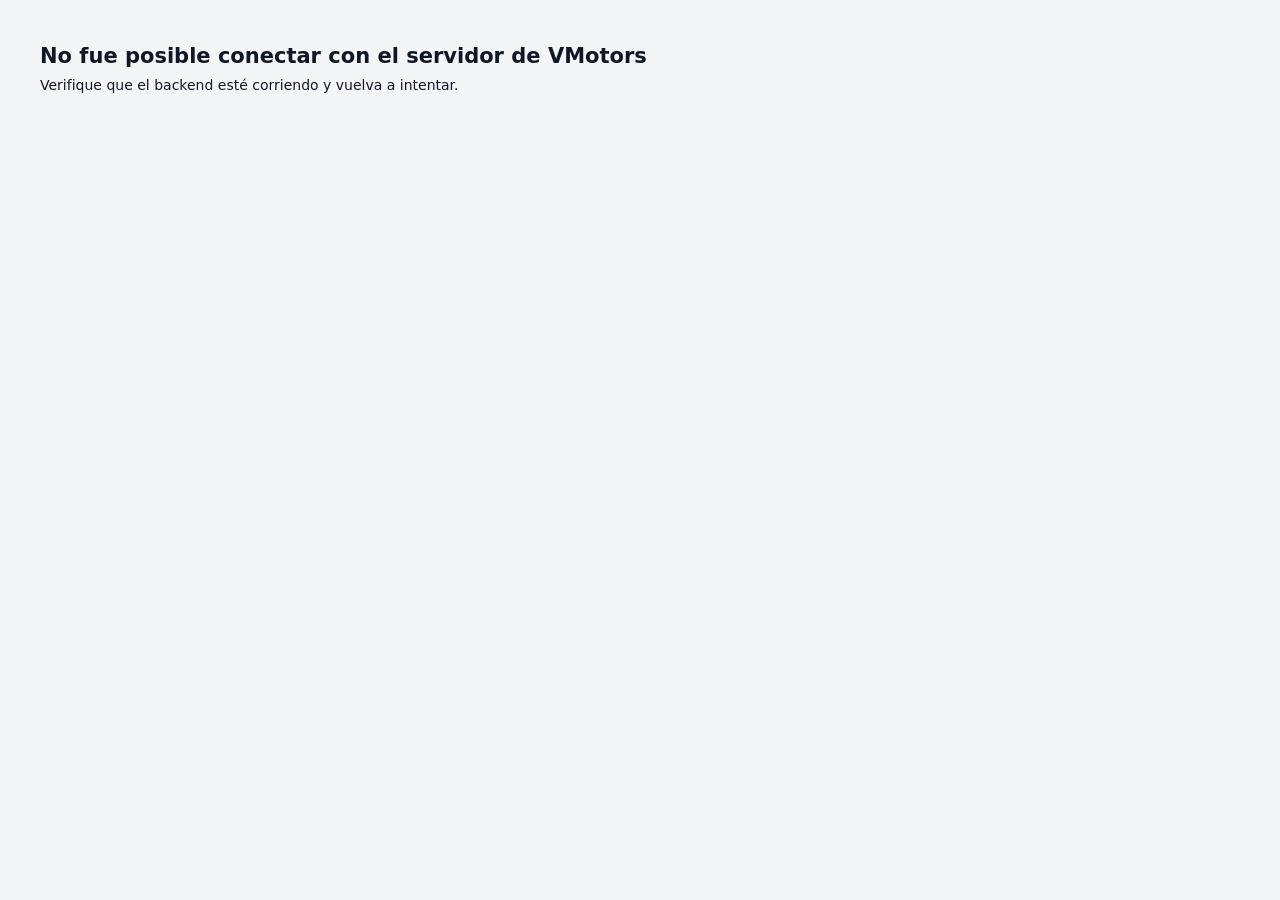
==== commit a93440a6: "feat: backend implementado, endpoints de api y ajustes frontend" ====
--- a/frontend/index.html
+++ b/frontend/index.html
@@ -94,7 +94,7 @@
           <div class="card-head">
             <div>
               <h3>Agenda de hoy</h3>
-              <div class="sub">Jueves 10 de septiembre · bloques de 08:00 a 18:00</div>
+              <div class="sub" id="sub-agenda-hoy">bloques de 08:00 a 18:00</div>
             </div>
             <a class="btn btn-sm" href="agenda.html">Ver agenda completa</a>
           </div>
@@ -147,6 +147,8 @@
 <script src="assets/js/app.js"></script>
 <script>
 function initPagina() {
+  document.getElementById("sub-agenda-hoy").textContent = `${fechaLarga(VM.HOY)} · bloques de 08:00 a 18:00`;
+
   /* ---- KPIs (calculados sobre los datos de ejemplo) ---- */
   const abiertas   = VM.ordenes.filter(o => o.estatus !== "Entregado");
   const enTaller   = abiertas.filter(o => o.estatus !== "Pendiente");
@@ -157,7 +159,8 @@
   document.getElementById("kpi-taller").textContent   = enTaller.length;
   document.getElementById("kpi-citas").textContent    = citasHoy.length;
   document.getElementById("kpi-listas").textContent   = listas.length;
-  document.getElementById("kpi-ingresos").textContent = fmt.money(74200, 0);
+  const mesActual = VM.ingresosMensuales[VM.ingresosMensuales.length - 1];
+  document.getElementById("kpi-ingresos").textContent = fmt.money(mesActual ? mesActual.valor : 0, 0);
   document.getElementById("kpi-taller-delta").innerHTML = icon("arriba") + "2";
   document.getElementById("kpi-citas-sub").textContent =
     `${citasHoy.length - canceladas} activas · ${canceladas} cancelada${canceladas === 1 ? "" : "s"}`;
@@ -211,7 +214,7 @@
         <td style="max-width:300px">${c.motivo_ingreso}</td>
         <td>${orden ? pillOrden(orden.estatus) : pillCita(c.estatus_cita)}</td>
         <td class="actions">
-          <a class="btn btn-sm" href="${orden ? "orden-detalle.html" : "agenda.html"}">Abrir</a>
+          <a class="btn btn-sm" href="${orden ? `orden-detalle.html?id=${orden.id_orden}` : "agenda.html"}">Abrir</a>
         </td>
       </tr>`;
     }).join("");
--- a/frontend/assets/css/styles.css
+++ b/frontend/assets/css/styles.css
@@ -909,6 +909,22 @@
 }
 
 /* --------------------------------------------------------------------------
+   22b. Overlay de carga inicial (mientras llega la primera respuesta de la API)
+   -------------------------------------------------------------------------- */
+.vm-loading {
+  position: fixed; inset: 0; z-index: 200;
+  display: flex; flex-direction: column; align-items: center; justify-content: center;
+  gap: 14px; background: var(--bg, #f4f5f7);
+  color: var(--ink-3, #6b7280); font-size: 13px; font-weight: 500;
+}
+.vm-spinner {
+  width: 30px; height: 30px; border-radius: 50%;
+  border: 3px solid var(--border, #e2e4e9); border-top-color: var(--accent, #2563eb);
+  animation: vm-spin .8s linear infinite;
+}
+@keyframes vm-spin { to { transform: rotate(360deg); } }
+
+/* --------------------------------------------------------------------------
    23. Toasts (avisos de prototipo)
    -------------------------------------------------------------------------- */
 .toast-stack {
@@ -928,6 +944,7 @@
 .toast.is-on { opacity: 1; transform: none; }
 .toast svg { width: 16px; height: 16px; color: var(--accent); flex: 0 0 auto; }
 .toast-ok svg { color: #4ade80; }
+.toast-danger svg { color: #f87171; }
 
 /* --------------------------------------------------------------------------
    24. Tarjetas de vehiculo
